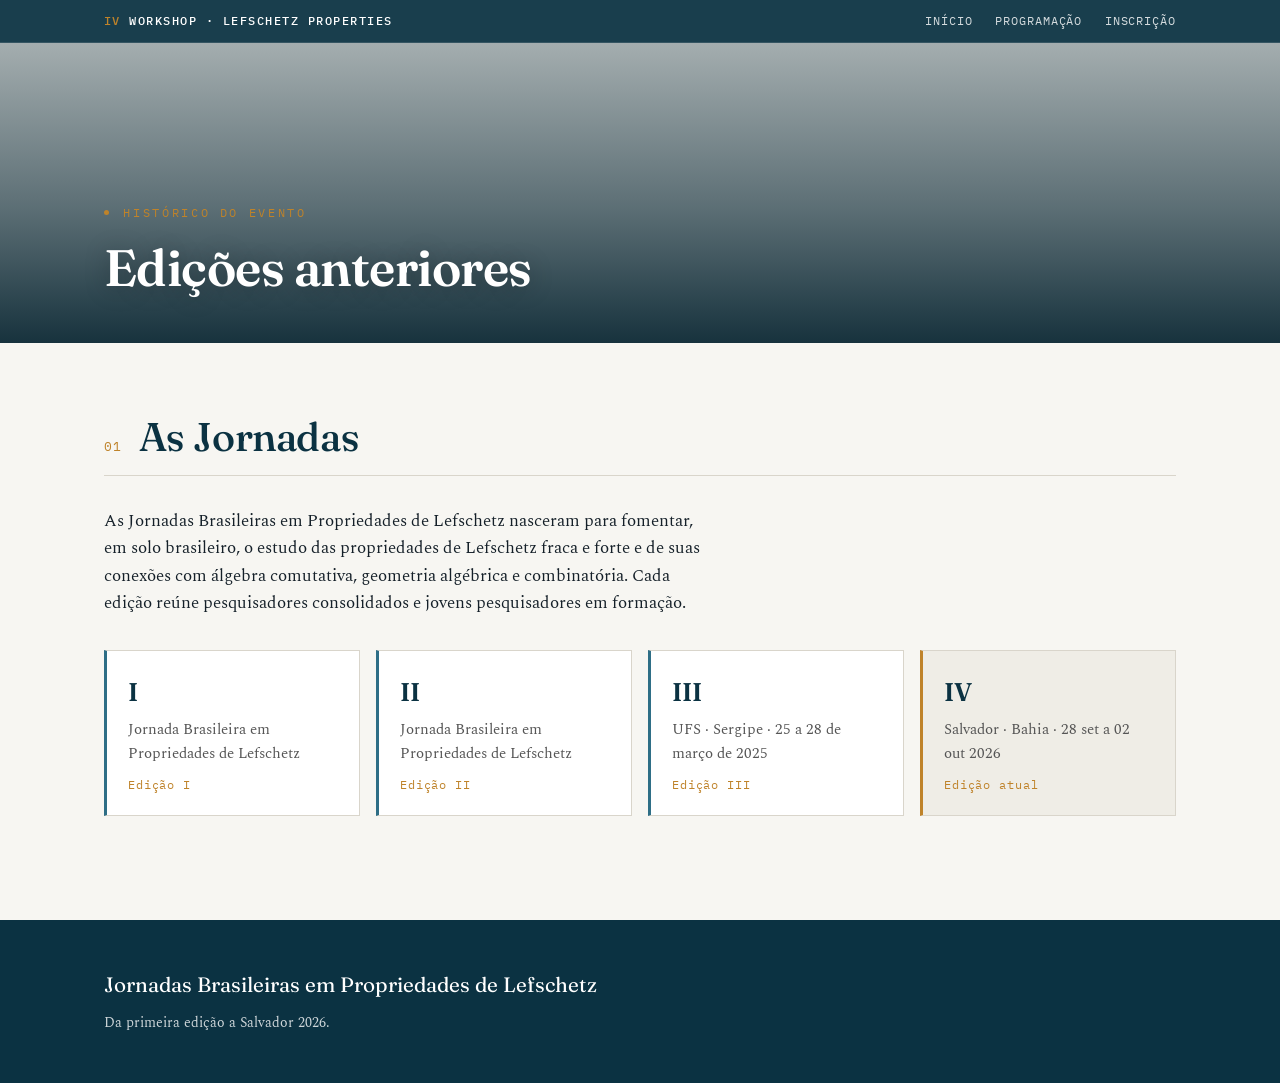
==== anteriores.html @ 92dc5c0c "Add files via upload" ====
<!DOCTYPE html>
<html lang="pt-BR">
<head>
<meta charset="UTF-8">
<meta name="viewport" content="width=device-width, initial-scale=1.0">
<title>Edições anteriores · Jornadas em Propriedades de Lefschetz</title>
<link rel="preconnect" href="https://fonts.googleapis.com">
<link rel="preconnect" href="https://fonts.gstatic.com" crossorigin>
<link href="https://fonts.googleapis.com/css2?family=Fraunces:opsz,wght@9..144,400;9..144,500;9..144,600;9..144,700&family=Spectral:ital,wght@0,300;0,400;0,500;0,600;1,400&family=IBM+Plex+Mono:wght@400;500&display=swap" rel="stylesheet">
<link rel="stylesheet" href="styles.css">
</head>
<body>

<nav>
  <div class="nav-in">
    <span class="brand"><b>IV</b> Workshop · Lefschetz Properties</span>
    <div class="nav-links">
      <a href="index.html">Início</a>
      <a href="programacao.html">Programação</a>
      <a href="index.html#inscricao">Inscrição</a>
    </div>
  </div>
</nav>

<header class="page-hero">
  <div class="hero-in">
    <div class="eyebrow"><span class="dot"></span> Histórico do evento</div>
    <h1>Edições anteriores</h1>
  </div>
</header>

<section>
  <div class="sec-head"><span class="sec-num">01</span><h2>As Jornadas</h2></div>
  <div class="prose">
    <p>As Jornadas Brasileiras em Propriedades de Lefschetz nasceram para fomentar, em solo brasileiro, o estudo das propriedades de Lefschetz fraca e forte e de suas conexões com álgebra comutativa, geometria algébrica e combinatória. Cada edição reúne pesquisadores consolidados e jovens pesquisadores em formação.</p>
  </div>
  <div class="editions" style="margin-top:2rem">
    <a class="ed" href="i-jornada.html" style="display:block;color:inherit"><span class="roman">I</span><div class="place">Jornada Brasileira em Propriedades de Lefschetz</div><span class="yr">Edição I</span></a>
    <a class="ed" href="ii-jornada.html" style="display:block;color:inherit"><span class="roman">II</span><div class="place">Jornada Brasileira em Propriedades de Lefschetz</div><span class="yr">Edição II</span></a>
    <a class="ed" href="iii-jornada.html" style="display:block;color:inherit"><span class="roman">III</span><div class="place">UFS · Sergipe · 25 a 28 de março de 2025</div><span class="yr">Edição III</span></a>
    <a class="ed current" href="index.html" style="display:block;color:inherit"><span class="roman">IV</span><div class="place">Salvador · Bahia · 28 set a 02 out 2026</div><span class="yr">Edição atual</span></a>
  </div>
</section>

<footer>
  <div class="foot-in">
    <div>
      <div class="brand2">Jornadas Brasileiras em Propriedades de Lefschetz</div>
      <p>Da primeira edição a Salvador 2026.</p>
    </div>
  </div>
</footer>

</body>
</html>
---- styles.css ----
:root{
    --ink:#152029;
    --deep:#0B3242;      /* azul atlântico profundo */
    --deep-2:#0E404F;
    --sea:#2E6E86;       /* azul azulejo (frio, links) */
    --ochre:#BF832A;     /* ocre baiano (quente, raro) */
    --paper:#F7F6F2;     /* off-white neutro */
    --paper-2:#EFEDE6;
    --line:#D9D5CB;
    --white:#FFFFFF;
    --measure:68ch;
  }
  *{box-sizing:border-box;margin:0;padding:0}
  html{scroll-behavior:smooth}
  @media (prefers-reduced-motion:reduce){html{scroll-behavior:auto}*{animation:none!important;transition:none!important}}
  body{
    font-family:"Spectral",Georgia,serif;
    color:var(--ink);
    background:var(--paper);
    line-height:1.6;
    font-size:18px;
    -webkit-font-smoothing:antialiased;
  }
  h1,h2,h3{font-family:"Fraunces",Georgia,serif;font-weight:500;line-height:1.08;letter-spacing:-.01em}
  .mono{font-family:"IBM Plex Mono",ui-monospace,monospace}
  a{color:var(--sea);text-decoration:none}
  a:hover{text-decoration:underline;text-underline-offset:3px}

  /* ---- NAV ---- */
  nav{
    position:sticky;top:0;z-index:50;
    background:rgba(11,50,66,.94);
    backdrop-filter:blur(8px);
    border-bottom:1px solid rgba(255,255,255,.12);
  }
  .nav-in{max-width:1120px;margin:0 auto;padding:.7rem 1.5rem;display:flex;align-items:center;justify-content:space-between;gap:1rem}
  .brand{color:#fff;font-family:"IBM Plex Mono",monospace;font-size:.78rem;letter-spacing:.12em;text-transform:uppercase;font-weight:500;white-space:nowrap}
  .brand b{color:var(--ochre);font-weight:500}
  .nav-links{display:flex;gap:1.4rem;flex-wrap:wrap}
  .nav-links a{color:rgba(255,255,255,.82);font-family:"IBM Plex Mono",monospace;font-size:.72rem;letter-spacing:.08em;text-transform:uppercase}
  .nav-links a:hover{color:var(--ochre);text-decoration:none}
  @media(max-width:760px){.nav-links{display:none}}

  /* ---- HERO ---- */
  header.hero{
    position:relative;
    min-height:min(88vh,760px);
    display:flex;flex-direction:column;justify-content:flex-end;
    color:#fff;
    background:
      linear-gradient(180deg,rgba(9,38,50,.28) 0%,rgba(9,38,50,.55) 55%,rgba(9,38,50,.92) 100%),
      url("img/salvador.jpg");
    background-size:cover;
    background-position:center 35%;
  }
  .hero-in{max-width:1120px;margin:0 auto;width:100%;padding:2.5rem 1.5rem 3rem}
  .eyebrow{font-family:"IBM Plex Mono",monospace;font-size:.75rem;letter-spacing:.22em;text-transform:uppercase;color:var(--ochre);margin-bottom:1.1rem;display:flex;gap:.9rem;align-items:center;flex-wrap:wrap}
  .eyebrow .dot{width:5px;height:5px;background:var(--ochre);border-radius:50%;display:inline-block}
  header.hero h1{font-size:clamp(2.3rem,6vw,4.6rem);font-weight:600;max-width:15ch;text-shadow:0 2px 30px rgba(0,0,0,.3)}
  header.hero h1 em{font-style:italic;color:#F0E4C8}
  .hero-meta{margin-top:1.6rem;display:flex;gap:2.4rem;flex-wrap:wrap;font-family:"IBM Plex Mono",monospace;font-size:.9rem;letter-spacing:.02em}
  .hero-meta .k{display:block;font-size:.66rem;letter-spacing:.16em;text-transform:uppercase;color:rgba(255,255,255,.6);margin-bottom:.35rem}
  .hero-meta .v{color:#fff;font-size:1.02rem}
  .credit{position:absolute;bottom:.5rem;right:.9rem;font-family:"IBM Plex Mono",monospace;font-size:.6rem;letter-spacing:.06em;color:rgba(255,255,255,.5)}

  /* ---- HILBERT SIGNATURE ---- */
  .hilbert{background:var(--deep);color:#fff;overflow:hidden}
  .hilbert-in{max-width:1120px;margin:0 auto;padding:2.2rem 1.5rem;display:flex;align-items:center;gap:2.5rem;flex-wrap:wrap}
  .bars{display:flex;align-items:flex-end;gap:7px;height:88px}
  .bars span{width:26px;background:linear-gradient(180deg,var(--ochre),#8f611c);border-radius:2px 2px 0 0;position:relative;opacity:.92}
  .bars span::after{content:attr(data-v);position:absolute;top:-1.35rem;left:0;right:0;text-align:center;font-family:"IBM Plex Mono",monospace;font-size:.72rem;color:rgba(255,255,255,.7)}
  .hilbert p{font-family:"IBM Plex Mono",monospace;font-size:.82rem;line-height:1.7;color:rgba(255,255,255,.78);max-width:46ch}
  .hilbert p b{color:#F0E4C8;font-weight:500}

  /* ---- SECTIONS ---- */
  section{max-width:1120px;margin:0 auto;padding:4.5rem 1.5rem}
  .sec-head{display:flex;align-items:baseline;gap:1rem;margin-bottom:2rem;border-bottom:1px solid var(--line);padding-bottom:1rem}
  .sec-num{font-family:"IBM Plex Mono",monospace;font-size:.8rem;color:var(--ochre);letter-spacing:.1em}
  .sec-head h2{font-size:clamp(1.7rem,3.5vw,2.5rem);color:var(--deep)}
  .prose{max-width:var(--measure);font-size:1.08rem}
  .prose p{margin-bottom:1.1rem}
  .prose a{border-bottom:1px solid rgba(46,110,134,.35)}
  .lead{font-size:1.3rem;line-height:1.5;color:var(--deep-2);font-weight:400;margin-bottom:1.6rem}

  /* ---- SPEAKERS ---- */
  .grid{display:grid;grid-template-columns:repeat(auto-fill,minmax(180px,1fr));gap:2px;background:var(--line);border:1px solid var(--line)}
  .card{background:var(--white);padding:1.4rem 1.3rem;transition:background .25s,transform .25s}
  .card:hover{background:var(--paper-2);transform:translateY(-2px)}
  .card .idx{font-family:"IBM Plex Mono",monospace;font-size:.7rem;color:var(--ochre);letter-spacing:.06em}
  .card .name{font-family:"Fraunces",serif;font-size:1.18rem;color:var(--deep);margin-top:.5rem;font-weight:500}
  .note{margin-top:1.4rem;font-size:.92rem;color:#5a5f5c;font-style:italic}

  /* ---- COMMITTEE / INFO CARDS ---- */
  .cols{display:grid;grid-template-columns:1fr 1fr;gap:2px;background:var(--line);border:1px solid var(--line)}
  @media(max-width:680px){.cols{grid-template-columns:1fr}}
  .panel{background:var(--white);padding:1.8rem}
  .panel h3{font-size:1.15rem;color:var(--deep);margin-bottom:1rem;font-weight:600}
  .panel ul{list-style:none}
  .panel li{padding:.35rem 0;border-bottom:1px dotted var(--line);font-size:1rem}
  .panel li:last-child{border-bottom:none}

  /* ---- CALLOUT ---- */
  .callout{background:var(--deep);color:#fff;border-radius:4px;padding:2rem 2.2rem;margin-top:1.5rem}
  .callout h3{color:#F0E4C8;font-size:1.2rem;margin-bottom:.7rem}
  .callout p{color:rgba(255,255,255,.85);font-size:1rem;max-width:60ch}
  .btn{display:inline-block;margin-top:1.2rem;background:var(--ochre);color:#1a1206;font-family:"IBM Plex Mono",monospace;font-size:.78rem;letter-spacing:.08em;text-transform:uppercase;padding:.8rem 1.4rem;border-radius:3px;font-weight:500}
  .btn:hover{background:#d8983a;text-decoration:none}

  /* ---- EDITIONS ---- */
  .editions{display:grid;grid-template-columns:repeat(auto-fit,minmax(200px,1fr));gap:1rem}
  .ed{background:var(--white);border:1px solid var(--line);border-left:3px solid var(--sea);padding:1.3rem}
  .ed.current{border-left-color:var(--ochre);background:var(--paper-2)}
  .ed .roman{font-family:"Fraunces",serif;font-size:1.6rem;color:var(--deep);font-weight:600}
  .ed .place{font-size:.95rem;color:#555;margin-top:.3rem}
  .ed .yr{font-family:"IBM Plex Mono",monospace;font-size:.72rem;color:var(--ochre);letter-spacing:.08em;margin-top:.6rem;display:block}
  .ed.current .yr{color:var(--ochre)}

  /* ---- FOOTER ---- */
  footer{background:var(--deep);color:rgba(255,255,255,.8);margin-top:2rem}
  .foot-in{max-width:1120px;margin:0 auto;padding:3rem 1.5rem;display:flex;justify-content:space-between;gap:2rem;flex-wrap:wrap}
  footer .brand2{font-family:"Fraunces",serif;font-size:1.3rem;color:#fff;margin-bottom:.6rem}
  footer p{font-size:.9rem;line-height:1.7;max-width:40ch}
  footer .mono{font-size:.75rem;color:rgba(255,255,255,.55);letter-spacing:.06em}

/* ---- Páginas internas ---- */
header.page-hero{position:relative;min-height:300px;display:flex;flex-direction:column;justify-content:flex-end;color:#fff;
  background:linear-gradient(180deg,rgba(9,38,50,.35) 0%,rgba(9,38,50,.65) 55%,rgba(9,38,50,.94) 100%),url("img/salvador.jpg");
  background-size:cover;background-position:center 40%;}
header.page-hero h1{font-size:clamp(1.9rem,4.5vw,3.2rem);font-weight:600;max-width:20ch;text-shadow:0 2px 24px rgba(0,0,0,.3)}
.talks{max-width:var(--measure);}
.talk{padding:1.1rem 0;border-bottom:1px solid var(--line)}
.talk:last-child{border-bottom:none}
.talk .speaker{font-family:"Fraunces",serif;font-size:1.2rem;color:var(--deep);font-weight:600}
.talk .aff{font-family:"IBM Plex Mono",monospace;font-size:.72rem;color:var(--ochre);letter-spacing:.06em;margin-left:.5rem}
.talk .title{font-size:1.02rem;color:#333;margin-top:.25rem;font-style:italic}
.talk .title.pending{color:#999;font-style:italic}
.slides-list{max-width:var(--measure)}
.slides-list a{display:block;padding:.6rem 0;border-bottom:1px dotted var(--line);font-size:1rem}
.slides-list a:hover{background:var(--paper-2);text-decoration:none;padding-left:.4rem;transition:padding .2s}
.back-link{font-family:"IBM Plex Mono",monospace;font-size:.75rem;letter-spacing:.08em;text-transform:uppercase}
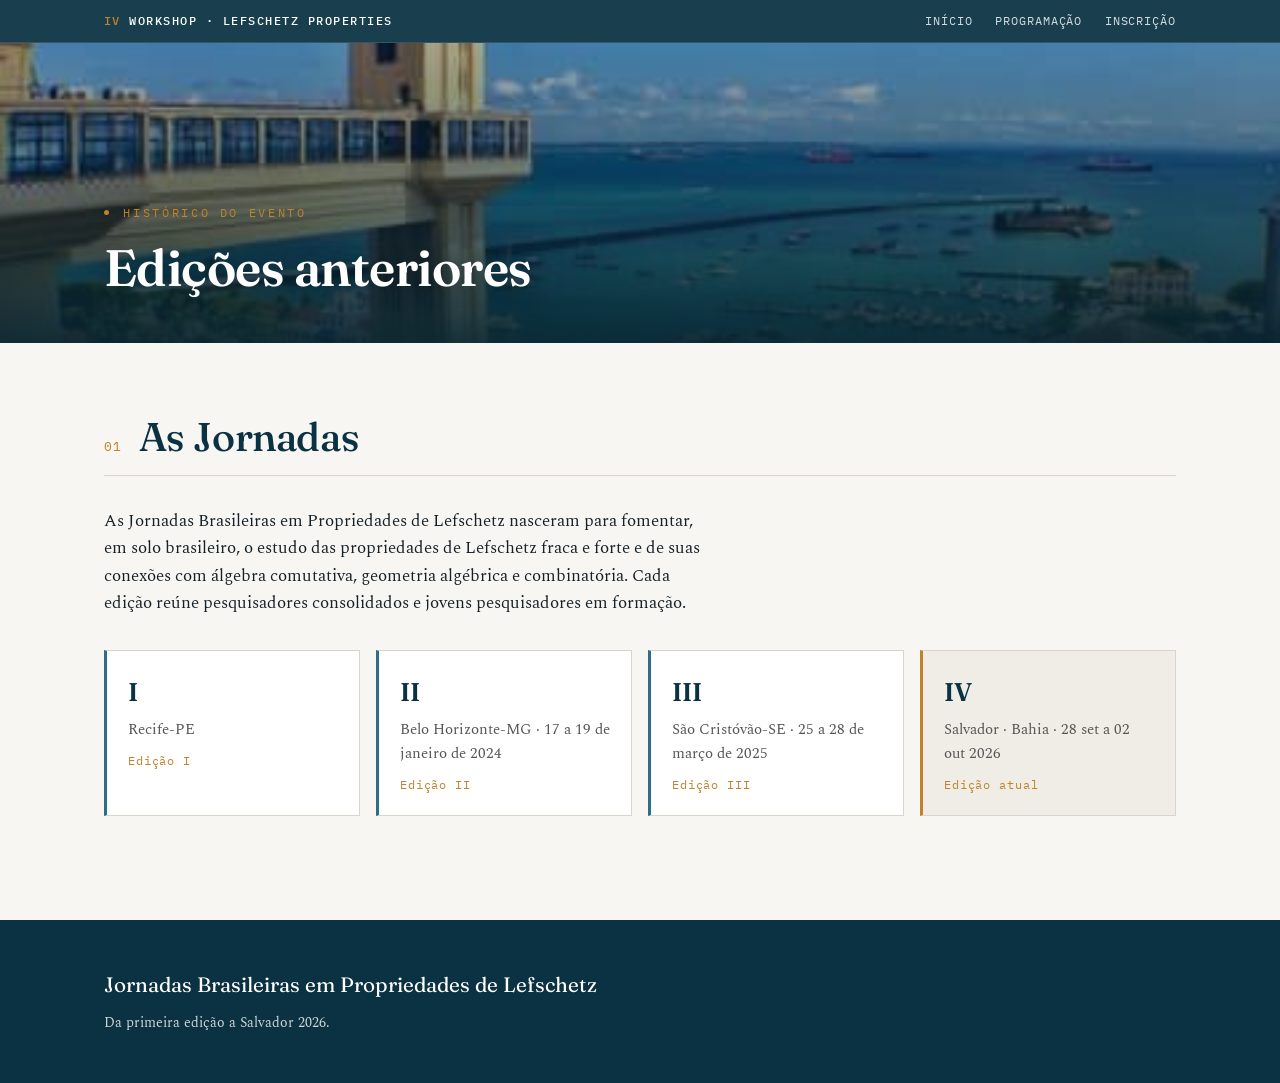
==== commit c055b74c: "Add files via upload" ====
--- a/anteriores.html
+++ b/anteriores.html
@@ -35,9 +35,9 @@
     <p>As Jornadas Brasileiras em Propriedades de Lefschetz nasceram para fomentar, em solo brasileiro, o estudo das propriedades de Lefschetz fraca e forte e de suas conexões com álgebra comutativa, geometria algébrica e combinatória. Cada edição reúne pesquisadores consolidados e jovens pesquisadores em formação.</p>
   </div>
   <div class="editions" style="margin-top:2rem">
-    <a class="ed" href="i-jornada.html" style="display:block;color:inherit"><span class="roman">I</span><div class="place">Jornada Brasileira em Propriedades de Lefschetz</div><span class="yr">Edição I</span></a>
-    <a class="ed" href="ii-jornada.html" style="display:block;color:inherit"><span class="roman">II</span><div class="place">Jornada Brasileira em Propriedades de Lefschetz</div><span class="yr">Edição II</span></a>
-    <a class="ed" href="iii-jornada.html" style="display:block;color:inherit"><span class="roman">III</span><div class="place">UFS · Sergipe · 25 a 28 de março de 2025</div><span class="yr">Edição III</span></a>
+    <a class="ed" href="i-jornada.html" style="display:block;color:inherit"><span class="roman">I</span><div class="place">Recife-PE</div><span class="yr">Edição I</span></a>
+    <a class="ed" href="ii-jornada.html" style="display:block;color:inherit"><span class="roman">II</span><div class="place">Belo Horizonte-MG · 17 a 19 de janeiro de 2024</div><span class="yr">Edição II</span></a>
+    <a class="ed" href="iii-jornada.html" style="display:block;color:inherit"><span class="roman">III</span><div class="place">São Cristóvão-SE · 25 a 28 de março de 2025</div><span class="yr">Edição III</span></a>
     <a class="ed current" href="index.html" style="display:block;color:inherit"><span class="roman">IV</span><div class="place">Salvador · Bahia · 28 set a 02 out 2026</div><span class="yr">Edição atual</span></a>
   </div>
 </section>
--- a/styles.css
+++ b/styles.css
@@ -139,3 +139,11 @@
 .slides-list a{display:block;padding:.6rem 0;border-bottom:1px dotted var(--line);font-size:1rem}
 .slides-list a:hover{background:var(--paper-2);text-decoration:none;padding-left:.4rem;transition:padding .2s}
 .back-link{font-family:"IBM Plex Mono",monospace;font-size:.75rem;letter-spacing:.08em;text-transform:uppercase}
+
+/* ---- Fotos das edições anteriores ---- */
+.page-hero.solid{background:linear-gradient(160deg,var(--deep) 0%,var(--deep-2) 100%);min-height:220px}
+.edition-photo{max-width:1120px;margin:0 auto;padding:2.5rem 1.5rem 0}
+.edition-photo img{width:100%;height:auto;display:block;border-radius:4px;box-shadow:0 8px 40px rgba(11,50,66,.18)}
+.edition-photo figcaption{font-family:"IBM Plex Mono",monospace;font-size:.72rem;letter-spacing:.08em;color:#888;margin-top:.7rem;text-transform:uppercase}
+
+.card .card-aff{font-family:"IBM Plex Mono",monospace;font-size:.7rem;color:#888;margin-top:.35rem;letter-spacing:.04em}
